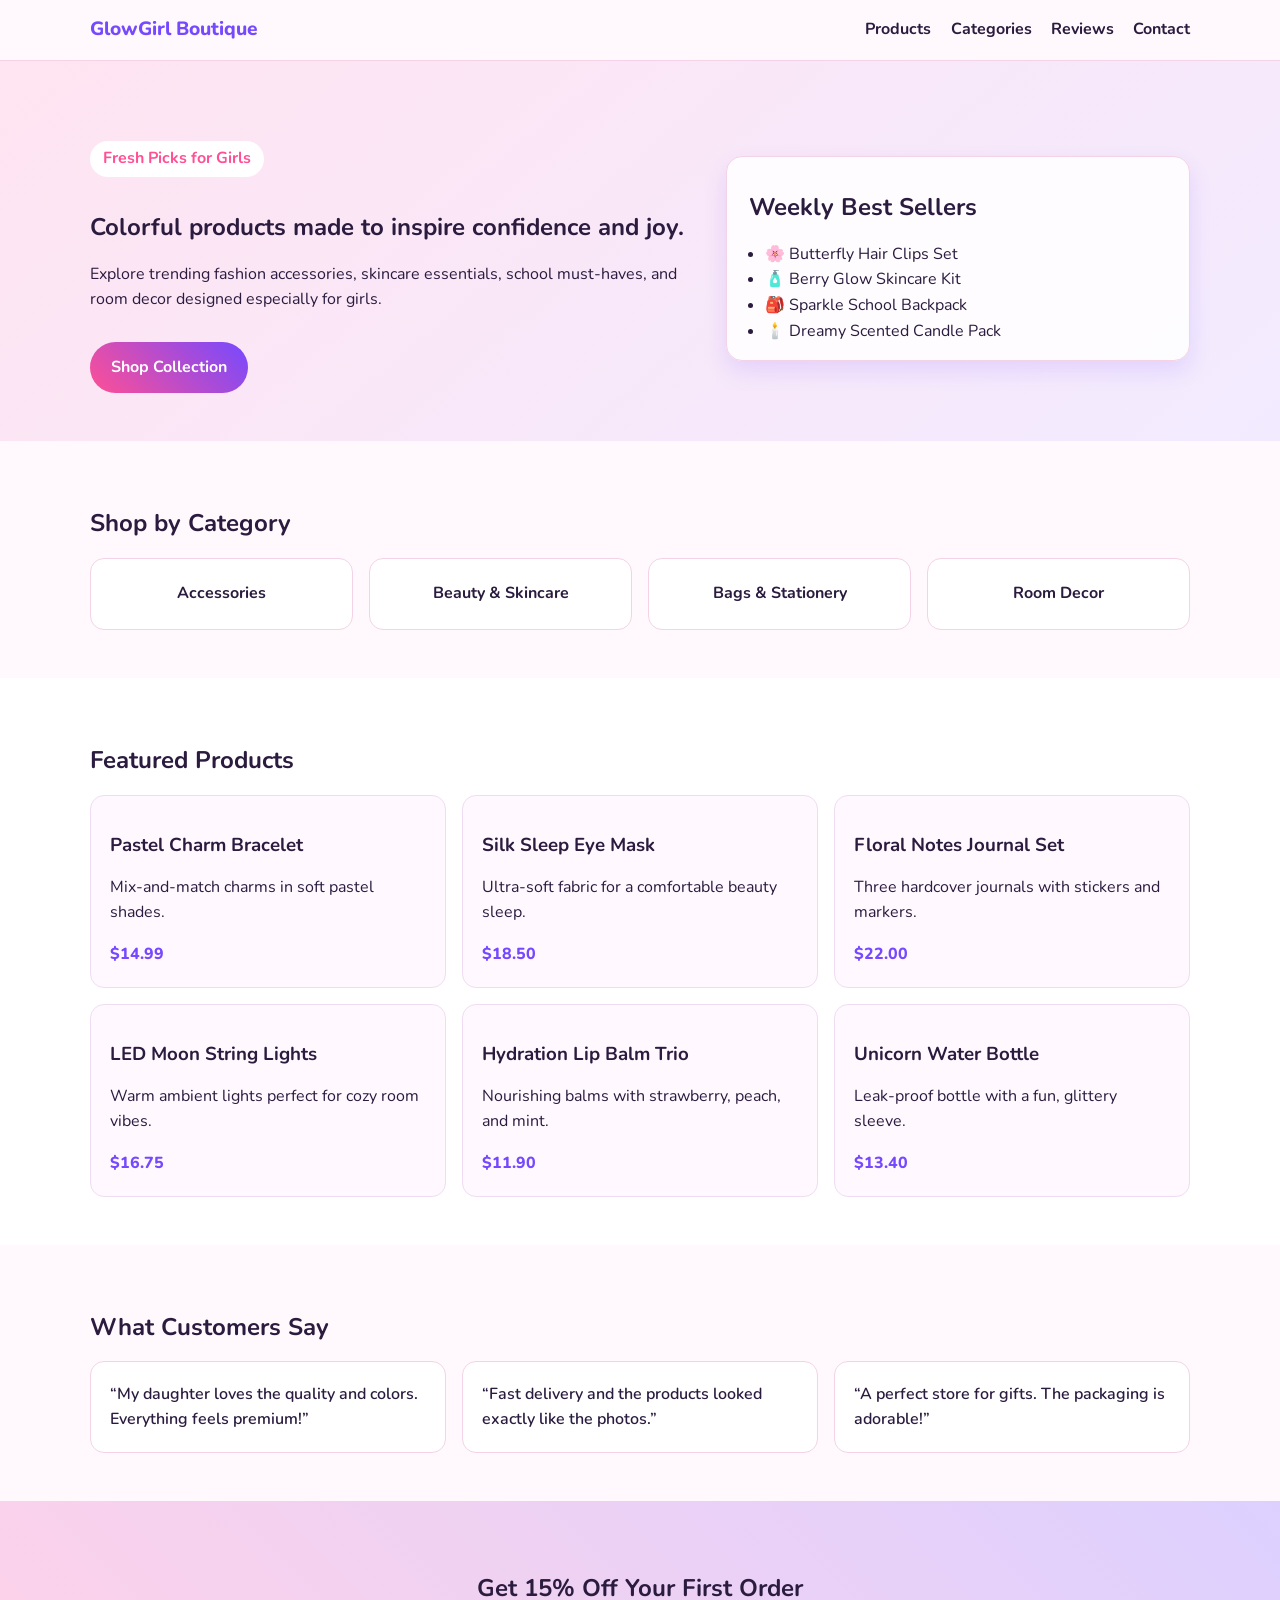
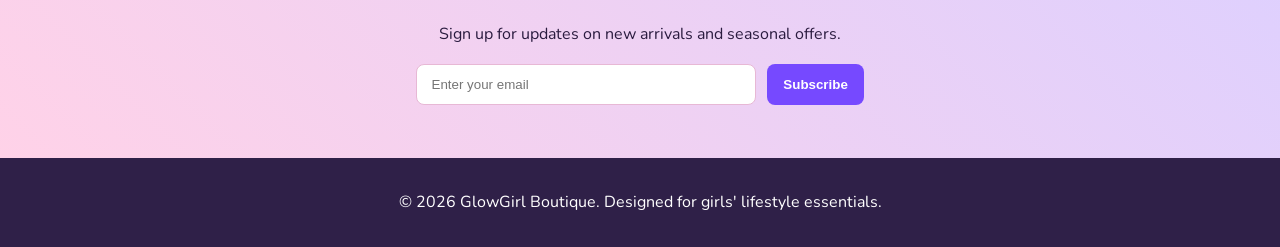
==== index.html @ 91450aee "Create responsive girls products website landing page" ====
<!DOCTYPE html>
<html lang="en">
  <head>
    <meta charset="UTF-8" />
    <meta name="viewport" content="width=device-width, initial-scale=1.0" />
    <title>GlowGirl Boutique | Girls Products</title>
    <link rel="preconnect" href="https://fonts.googleapis.com" />
    <link rel="preconnect" href="https://fonts.gstatic.com" crossorigin />
    <link
      href="https://fonts.googleapis.com/css2?family=Nunito:wght@400;600;700;800&display=swap"
      rel="stylesheet"
    />
    <link rel="stylesheet" href="styles.css" />
  </head>
  <body>
    <header class="site-header">
      <nav class="container nav-bar">
        <a href="#" class="logo">GlowGirl Boutique</a>
        <ul class="nav-links">
          <li><a href="#products">Products</a></li>
          <li><a href="#categories">Categories</a></li>
          <li><a href="#reviews">Reviews</a></li>
          <li><a href="#contact">Contact</a></li>
        </ul>
      </nav>
    </header>

    <main>
      <section class="hero">
        <div class="container hero-content">
          <div>
            <p class="tag">Fresh Picks for Girls</p>
            <h1>Colorful products made to inspire confidence and joy.</h1>
            <p>
              Explore trending fashion accessories, skincare essentials, school
              must-haves, and room decor designed especially for girls.
            </p>
            <a href="#products" class="btn">Shop Collection</a>
          </div>
          <div class="hero-card">
            <h2>Weekly Best Sellers</h2>
            <ul>
              <li>🌸 Butterfly Hair Clips Set</li>
              <li>🧴 Berry Glow Skincare Kit</li>
              <li>🎒 Sparkle School Backpack</li>
              <li>🕯️ Dreamy Scented Candle Pack</li>
            </ul>
          </div>
        </div>
      </section>

      <section id="categories" class="container section">
        <h2>Shop by Category</h2>
        <div class="grid category-grid">
          <article class="card">Accessories</article>
          <article class="card">Beauty & Skincare</article>
          <article class="card">Bags & Stationery</article>
          <article class="card">Room Decor</article>
        </div>
      </section>

      <section id="products" class="section products-section">
        <div class="container">
          <h2>Featured Products</h2>
          <div class="grid products-grid">
            <article class="product-card">
              <h3>Pastel Charm Bracelet</h3>
              <p>Mix-and-match charms in soft pastel shades.</p>
              <span>$14.99</span>
            </article>
            <article class="product-card">
              <h3>Silk Sleep Eye Mask</h3>
              <p>Ultra-soft fabric for a comfortable beauty sleep.</p>
              <span>$18.50</span>
            </article>
            <article class="product-card">
              <h3>Floral Notes Journal Set</h3>
              <p>Three hardcover journals with stickers and markers.</p>
              <span>$22.00</span>
            </article>
            <article class="product-card">
              <h3>LED Moon String Lights</h3>
              <p>Warm ambient lights perfect for cozy room vibes.</p>
              <span>$16.75</span>
            </article>
            <article class="product-card">
              <h3>Hydration Lip Balm Trio</h3>
              <p>Nourishing balms with strawberry, peach, and mint.</p>
              <span>$11.90</span>
            </article>
            <article class="product-card">
              <h3>Unicorn Water Bottle</h3>
              <p>Leak-proof bottle with a fun, glittery sleeve.</p>
              <span>$13.40</span>
            </article>
          </div>
        </div>
      </section>

      <section id="reviews" class="container section">
        <h2>What Customers Say</h2>
        <div class="grid review-grid">
          <blockquote>
            “My daughter loves the quality and colors. Everything feels premium!”
          </blockquote>
          <blockquote>
            “Fast delivery and the products looked exactly like the photos.”
          </blockquote>
          <blockquote>
            “A perfect store for gifts. The packaging is adorable!”
          </blockquote>
        </div>
      </section>

      <section id="contact" class="cta">
        <div class="container cta-inner">
          <h2>Get 15% Off Your First Order</h2>
          <p>Sign up for updates on new arrivals and seasonal offers.</p>
          <form class="signup-form">
            <label for="email" class="sr-only">Email address</label>
            <input
              type="email"
              id="email"
              name="email"
              placeholder="Enter your email"
              required
            />
            <button type="submit">Subscribe</button>
          </form>
        </div>
      </section>
    </main>

    <footer class="site-footer">
      <div class="container">
        <p>© 2026 GlowGirl Boutique. Designed for girls' lifestyle essentials.</p>
      </div>
    </footer>
  </body>
</html>
---- styles.css ----
:root {
  --pink-100: #ffe4f1;
  --pink-200: #ffc7e2;
  --pink-500: #ff4f95;
  --purple-500: #7649ff;
  --text: #2a1b3f;
  --bg: #fff9fd;
  --card: #ffffff;
}

* {
  box-sizing: border-box;
}

body {
  margin: 0;
  font-family: "Nunito", sans-serif;
  background: var(--bg);
  color: var(--text);
  line-height: 1.6;
}

.container {
  width: min(1100px, 92%);
  margin: 0 auto;
}

.site-header {
  position: sticky;
  top: 0;
  background: rgba(255, 249, 253, 0.95);
  border-bottom: 1px solid #f3d3e5;
  backdrop-filter: blur(6px);
}

.nav-bar {
  display: flex;
  justify-content: space-between;
  align-items: center;
  padding: 0.9rem 0;
}

.logo {
  color: var(--purple-500);
  font-weight: 800;
  text-decoration: none;
  font-size: 1.2rem;
}

.nav-links {
  display: flex;
  list-style: none;
  gap: 1.2rem;
  margin: 0;
  padding: 0;
}

.nav-links a {
  text-decoration: none;
  color: var(--text);
  font-weight: 700;
}

.hero {
  padding: 4rem 0 3rem;
  background: linear-gradient(140deg, var(--pink-100), #f2ebff);
}

.hero-content {
  display: grid;
  grid-template-columns: 1.3fr 1fr;
  gap: 2rem;
  align-items: center;
}

.tag {
  display: inline-block;
  background: #fff;
  color: var(--pink-500);
  border-radius: 999px;
  padding: 0.35rem 0.8rem;
  font-weight: 700;
}

h1,
h2,
h3 {
  line-height: 1.2;
}

.btn {
  display: inline-block;
  margin-top: 0.8rem;
  background: linear-gradient(45deg, var(--pink-500), var(--purple-500));
  color: #fff;
  text-decoration: none;
  padding: 0.8rem 1.3rem;
  border-radius: 999px;
  font-weight: 700;
}

.hero-card {
  background: rgba(255, 255, 255, 0.88);
  border: 1px solid #f3d3e5;
  border-radius: 16px;
  padding: 1rem 1.4rem;
  box-shadow: 0 10px 22px rgba(120, 73, 255, 0.14);
}

.hero-card ul {
  margin: 0;
  padding-left: 1rem;
}

.section {
  padding: 3rem 0;
}

.grid {
  display: grid;
  gap: 1rem;
}

.category-grid {
  grid-template-columns: repeat(4, 1fr);
}

.card {
  background: var(--card);
  border: 1px solid #f3d3e5;
  border-radius: 14px;
  padding: 1.4rem;
  text-align: center;
  font-weight: 700;
}

.products-section {
  background: #fff;
}

.products-grid {
  grid-template-columns: repeat(3, 1fr);
}

.product-card {
  border: 1px solid #f0dcf2;
  border-radius: 14px;
  padding: 1.2rem;
  background: #fff9ff;
}

.product-card span {
  color: var(--purple-500);
  font-weight: 800;
}

.review-grid {
  grid-template-columns: repeat(3, 1fr);
}

blockquote {
  margin: 0;
  padding: 1.2rem;
  border-radius: 14px;
  background: var(--card);
  border: 1px solid #f3d3e5;
  font-weight: 600;
}

.cta {
  background: linear-gradient(45deg, #ffd2e8, #ddd0ff);
  padding: 3.3rem 0;
}

.cta-inner {
  text-align: center;
}

.signup-form {
  display: flex;
  justify-content: center;
  gap: 0.7rem;
  margin-top: 1rem;
}

.signup-form input {
  width: min(340px, 60vw);
  padding: 0.75rem 0.9rem;
  border: 1px solid #e7b8d5;
  border-radius: 8px;
}

.signup-form button {
  border: none;
  background: var(--purple-500);
  color: #fff;
  padding: 0.75rem 1rem;
  border-radius: 8px;
  font-weight: 700;
  cursor: pointer;
}

.site-footer {
  background: #2f2048;
  color: #fff;
  text-align: center;
  padding: 1rem 0;
}

.sr-only {
  position: absolute;
  width: 1px;
  height: 1px;
  padding: 0;
  margin: -1px;
  overflow: hidden;
  clip: rect(0, 0, 0, 0);
  border: 0;
}

@media (max-width: 900px) {
  .hero-content,
  .products-grid,
  .category-grid,
  .review-grid {
    grid-template-columns: 1fr 1fr;
  }

  .hero-card {
    grid-column: 1 / -1;
  }
}

@media (max-width: 620px) {
  .nav-bar {
    flex-direction: column;
    gap: 0.6rem;
  }

  .hero-content,
  .products-grid,
  .category-grid,
  .review-grid,
  .signup-form {
    grid-template-columns: 1fr;
    display: grid;
  }

  .signup-form button {
    width: 100%;
  }
}
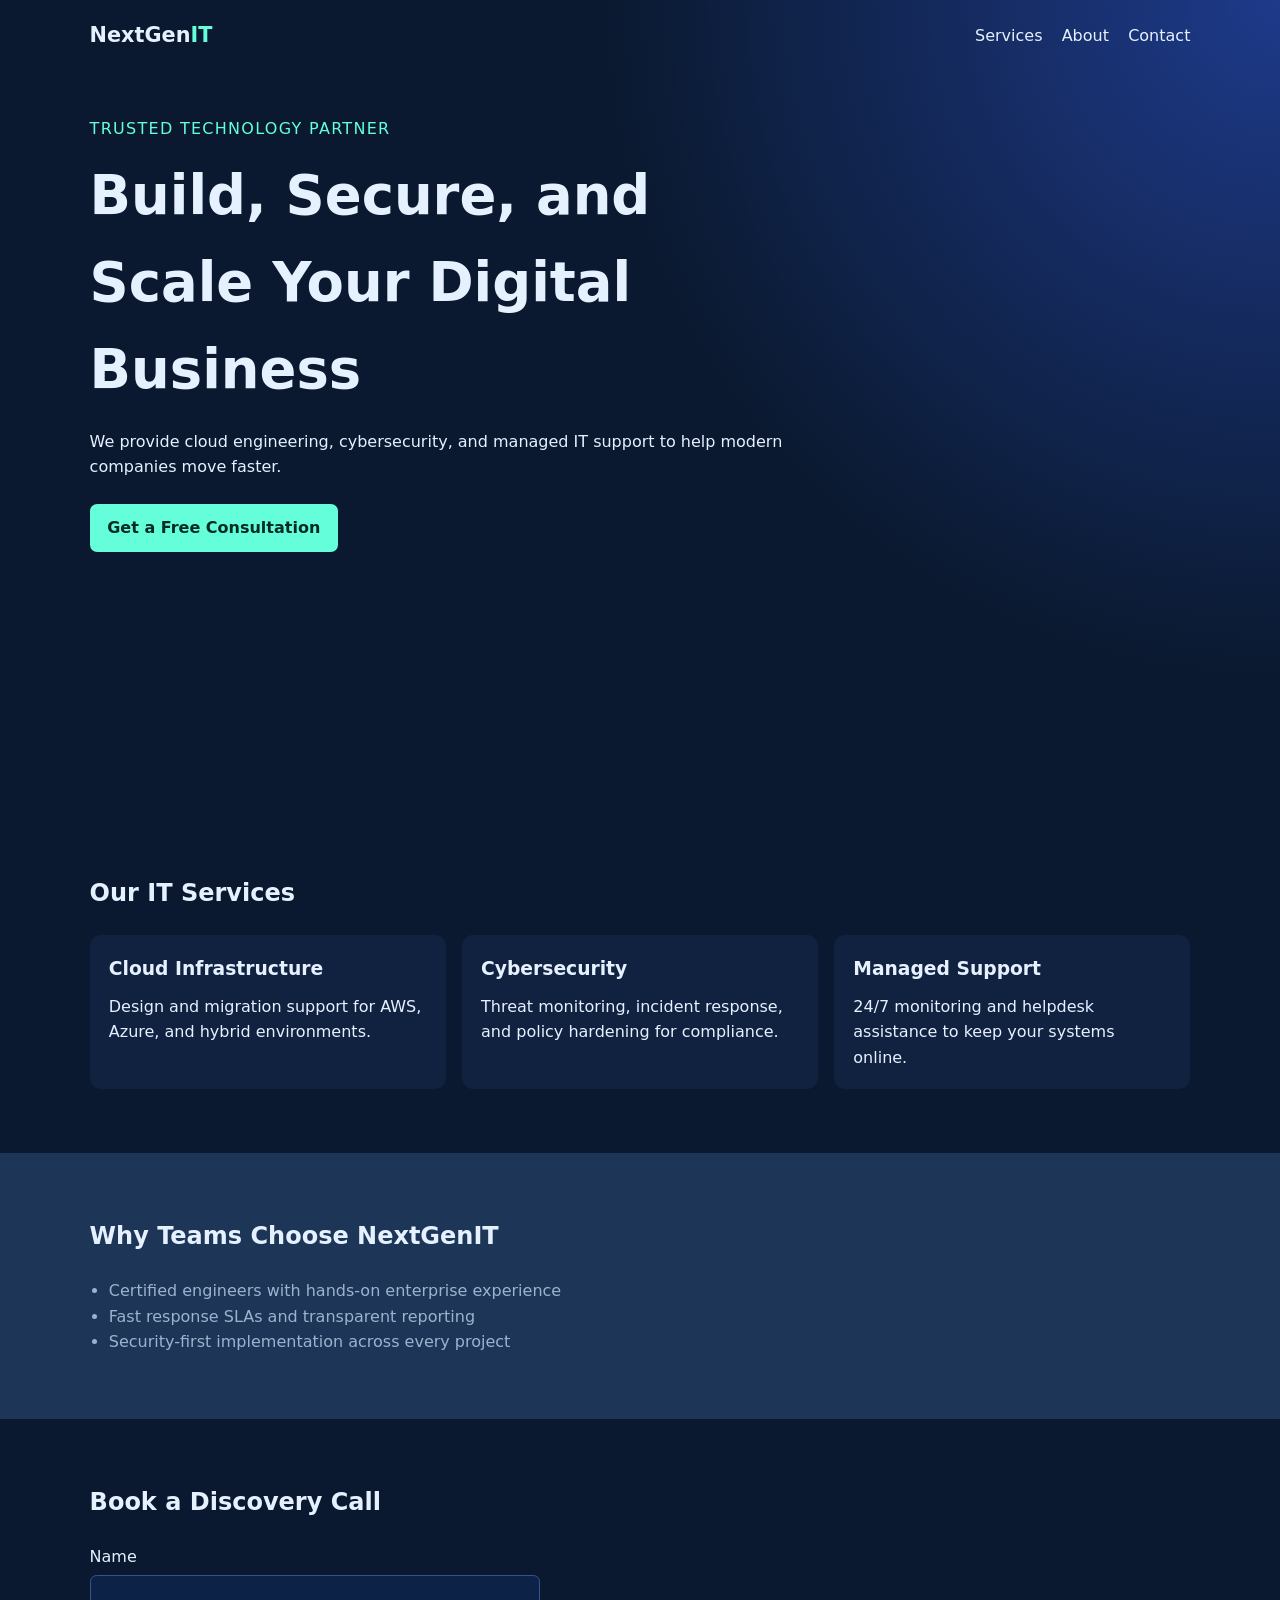
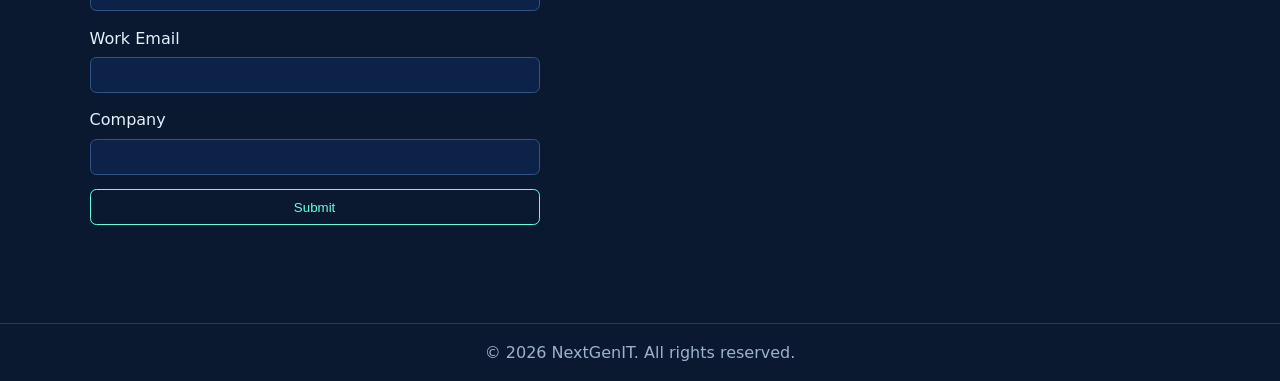
==== commit 7e851ccd: "Create responsive IT company website landing page" ====
--- a/index.html
+++ b/index.html
@@ -1,140 +1,85 @@
 <!DOCTYPE html>
 <html lang="en">
-  <head>
-    <meta charset="UTF-8" />
-    <meta name="viewport" content="width=device-width, initial-scale=1.0" />
-    <title>GlowGirl Boutique | Girls Products</title>
-    <link rel="preconnect" href="https://fonts.googleapis.com" />
-    <link rel="preconnect" href="https://fonts.gstatic.com" crossorigin />
-    <link
-      href="https://fonts.googleapis.com/css2?family=Nunito:wght@400;600;700;800&display=swap"
-      rel="stylesheet"
-    />
-    <link rel="stylesheet" href="styles.css" />
-  </head>
-  <body>
-    <header class="site-header">
-      <nav class="container nav-bar">
-        <a href="#" class="logo">GlowGirl Boutique</a>
-        <ul class="nav-links">
-          <li><a href="#products">Products</a></li>
-          <li><a href="#categories">Categories</a></li>
-          <li><a href="#reviews">Reviews</a></li>
-          <li><a href="#contact">Contact</a></li>
-        </ul>
-      </nav>
-    </header>
+<head>
+  <meta charset="UTF-8" />
+  <meta name="viewport" content="width=device-width, initial-scale=1.0" />
+  <title>NextGen IT Solutions</title>
+  <link rel="stylesheet" href="styles.css" />
+</head>
+<body>
+  <header class="hero">
+    <nav class="nav">
+      <div class="logo">NextGen<span>IT</span></div>
+      <ul>
+        <li><a href="#services">Services</a></li>
+        <li><a href="#about">About</a></li>
+        <li><a href="#contact">Contact</a></li>
+      </ul>
+    </nav>
 
-    <main>
-      <section class="hero">
-        <div class="container hero-content">
-          <div>
-            <p class="tag">Fresh Picks for Girls</p>
-            <h1>Colorful products made to inspire confidence and joy.</h1>
-            <p>
-              Explore trending fashion accessories, skincare essentials, school
-              must-haves, and room decor designed especially for girls.
-            </p>
-            <a href="#products" class="btn">Shop Collection</a>
-          </div>
-          <div class="hero-card">
-            <h2>Weekly Best Sellers</h2>
-            <ul>
-              <li>🌸 Butterfly Hair Clips Set</li>
-              <li>🧴 Berry Glow Skincare Kit</li>
-              <li>🎒 Sparkle School Backpack</li>
-              <li>🕯️ Dreamy Scented Candle Pack</li>
-            </ul>
-          </div>
-        </div>
-      </section>
+    <div class="hero-content">
+      <p class="tag">Trusted Technology Partner</p>
+      <h1>Build, Secure, and Scale Your Digital Business</h1>
+      <p>
+        We provide cloud engineering, cybersecurity, and managed IT support to help modern companies move faster.
+      </p>
+      <a class="btn" href="#contact">Get a Free Consultation</a>
+    </div>
+  </header>
 
-      <section id="categories" class="container section">
-        <h2>Shop by Category</h2>
-        <div class="grid category-grid">
-          <article class="card">Accessories</article>
-          <article class="card">Beauty & Skincare</article>
-          <article class="card">Bags & Stationery</article>
-          <article class="card">Room Decor</article>
-        </div>
-      </section>
+  <main>
+    <section id="services" class="section">
+      <h2>Our IT Services</h2>
+      <div class="cards">
+        <article class="card">
+          <h3>Cloud Infrastructure</h3>
+          <p>Design and migration support for AWS, Azure, and hybrid environments.</p>
+        </article>
+        <article class="card">
+          <h3>Cybersecurity</h3>
+          <p>Threat monitoring, incident response, and policy hardening for compliance.</p>
+        </article>
+        <article class="card">
+          <h3>Managed Support</h3>
+          <p>24/7 monitoring and helpdesk assistance to keep your systems online.</p>
+        </article>
+      </div>
+    </section>
 
-      <section id="products" class="section products-section">
-        <div class="container">
-          <h2>Featured Products</h2>
-          <div class="grid products-grid">
-            <article class="product-card">
-              <h3>Pastel Charm Bracelet</h3>
-              <p>Mix-and-match charms in soft pastel shades.</p>
-              <span>$14.99</span>
-            </article>
-            <article class="product-card">
-              <h3>Silk Sleep Eye Mask</h3>
-              <p>Ultra-soft fabric for a comfortable beauty sleep.</p>
-              <span>$18.50</span>
-            </article>
-            <article class="product-card">
-              <h3>Floral Notes Journal Set</h3>
-              <p>Three hardcover journals with stickers and markers.</p>
-              <span>$22.00</span>
-            </article>
-            <article class="product-card">
-              <h3>LED Moon String Lights</h3>
-              <p>Warm ambient lights perfect for cozy room vibes.</p>
-              <span>$16.75</span>
-            </article>
-            <article class="product-card">
-              <h3>Hydration Lip Balm Trio</h3>
-              <p>Nourishing balms with strawberry, peach, and mint.</p>
-              <span>$11.90</span>
-            </article>
-            <article class="product-card">
-              <h3>Unicorn Water Bottle</h3>
-              <p>Leak-proof bottle with a fun, glittery sleeve.</p>
-              <span>$13.40</span>
-            </article>
-          </div>
-        </div>
-      </section>
+    <section id="about" class="section alt">
+      <h2>Why Teams Choose NextGenIT</h2>
+      <ul class="features">
+        <li>Certified engineers with hands-on enterprise experience</li>
+        <li>Fast response SLAs and transparent reporting</li>
+        <li>Security-first implementation across every project</li>
+      </ul>
+    </section>
 
-      <section id="reviews" class="container section">
-        <h2>What Customers Say</h2>
-        <div class="grid review-grid">
-          <blockquote>
-            “My daughter loves the quality and colors. Everything feels premium!”
-          </blockquote>
-          <blockquote>
-            “Fast delivery and the products looked exactly like the photos.”
-          </blockquote>
-          <blockquote>
-            “A perfect store for gifts. The packaging is adorable!”
-          </blockquote>
-        </div>
-      </section>
+    <section id="contact" class="section">
+      <h2>Book a Discovery Call</h2>
+      <form id="contactForm" class="contact-form">
+        <label>
+          Name
+          <input type="text" name="name" required />
+        </label>
+        <label>
+          Work Email
+          <input type="email" name="email" required />
+        </label>
+        <label>
+          Company
+          <input type="text" name="company" required />
+        </label>
+        <button type="submit">Submit</button>
+        <p id="formMessage" aria-live="polite"></p>
+      </form>
+    </section>
+  </main>
 
-      <section id="contact" class="cta">
-        <div class="container cta-inner">
-          <h2>Get 15% Off Your First Order</h2>
-          <p>Sign up for updates on new arrivals and seasonal offers.</p>
-          <form class="signup-form">
-            <label for="email" class="sr-only">Email address</label>
-            <input
-              type="email"
-              id="email"
-              name="email"
-              placeholder="Enter your email"
-              required
-            />
-            <button type="submit">Subscribe</button>
-          </form>
-        </div>
-      </section>
-    </main>
+  <footer>
+    <p>© <span id="year"></span> NextGenIT. All rights reserved.</p>
+  </footer>
 
-    <footer class="site-footer">
-      <div class="container">
-        <p>© 2026 GlowGirl Boutique. Designed for girls' lifestyle essentials.</p>
-      </div>
-    </footer>
-  </body>
+  <script src="script.js"></script>
+</body>
 </html>
--- a/styles.css
+++ b/styles.css
@@ -1,252 +1,152 @@
 :root {
-  --pink-100: #ffe4f1;
-  --pink-200: #ffc7e2;
-  --pink-500: #ff4f95;
-  --purple-500: #7649ff;
-  --text: #2a1b3f;
-  --bg: #fff9fd;
-  --card: #ffffff;
+  --bg: #0a192f;
+  --surface: #112240;
+  --surface-alt: #1d3557;
+  --text: #e6f1ff;
+  --muted: #9db2ce;
+  --accent: #64ffda;
 }
 
 * {
   box-sizing: border-box;
-}
-
-body {
-  margin: 0;
-  font-family: "Nunito", sans-serif;
-  background: var(--bg);
-  color: var(--text);
-  line-height: 1.6;
-}
-
-.container {
-  width: min(1100px, 92%);
-  margin: 0 auto;
-}
-
-.site-header {
-  position: sticky;
-  top: 0;
-  background: rgba(255, 249, 253, 0.95);
-  border-bottom: 1px solid #f3d3e5;
-  backdrop-filter: blur(6px);
-}
-
-.nav-bar {
-  display: flex;
-  justify-content: space-between;
-  align-items: center;
-  padding: 0.9rem 0;
-}
-
-.logo {
-  color: var(--purple-500);
-  font-weight: 800;
-  text-decoration: none;
-  font-size: 1.2rem;
-}
-
-.nav-links {
-  display: flex;
-  list-style: none;
-  gap: 1.2rem;
   margin: 0;
   padding: 0;
 }
 
-.nav-links a {
-  text-decoration: none;
+body {
+  font-family: Inter, system-ui, -apple-system, Segoe UI, Roboto, sans-serif;
+  line-height: 1.6;
+  background: var(--bg);
   color: var(--text);
+}
+
+.hero {
+  min-height: 90vh;
+  padding: 1.2rem 7%;
+  background: radial-gradient(circle at top right, #1e3a8a, #0a192f 45%);
+}
+
+.nav {
+  display: flex;
+  justify-content: space-between;
+  align-items: center;
+  margin-bottom: 4rem;
+}
+
+.logo {
+  font-size: 1.3rem;
   font-weight: 700;
 }
 
-.hero {
-  padding: 4rem 0 3rem;
-  background: linear-gradient(140deg, var(--pink-100), #f2ebff);
+.logo span {
+  color: var(--accent);
+}
+
+.nav ul {
+  list-style: none;
+  display: flex;
+  gap: 1.2rem;
+}
+
+.nav a {
+  color: var(--text);
+  text-decoration: none;
 }
 
 .hero-content {
-  display: grid;
-  grid-template-columns: 1.3fr 1fr;
-  gap: 2rem;
-  align-items: center;
+  max-width: 700px;
 }
 
 .tag {
-  display: inline-block;
-  background: #fff;
-  color: var(--pink-500);
-  border-radius: 999px;
-  padding: 0.35rem 0.8rem;
-  font-weight: 700;
+  color: var(--accent);
+  letter-spacing: 0.08em;
+  text-transform: uppercase;
+  margin-bottom: 0.6rem;
 }
 
-h1,
-h2,
-h3 {
-  line-height: 1.2;
+.hero h1 {
+  font-size: clamp(2rem, 5vw, 3.4rem);
+  margin-bottom: 1rem;
 }
 
 .btn {
   display: inline-block;
-  margin-top: 0.8rem;
-  background: linear-gradient(45deg, var(--pink-500), var(--purple-500));
-  color: #fff;
+  margin-top: 1.5rem;
+  background: var(--accent);
+  color: #022c22;
   text-decoration: none;
-  padding: 0.8rem 1.3rem;
-  border-radius: 999px;
+  padding: 0.7rem 1.1rem;
+  border-radius: 0.45rem;
   font-weight: 700;
 }
 
-.hero-card {
-  background: rgba(255, 255, 255, 0.88);
-  border: 1px solid #f3d3e5;
-  border-radius: 16px;
-  padding: 1rem 1.4rem;
-  box-shadow: 0 10px 22px rgba(120, 73, 255, 0.14);
+.section {
+  padding: 4rem 7%;
 }
 
-.hero-card ul {
-  margin: 0;
-  padding-left: 1rem;
+.section h2 {
+  margin-bottom: 1.4rem;
 }
 
-.section {
-  padding: 3rem 0;
-}
-
-.grid {
+.cards {
   display: grid;
+  grid-template-columns: repeat(auto-fit, minmax(210px, 1fr));
   gap: 1rem;
 }
 
-.category-grid {
-  grid-template-columns: repeat(4, 1fr);
+.card {
+  background: var(--surface);
+  padding: 1.2rem;
+  border-radius: 0.7rem;
 }
 
-.card {
-  background: var(--card);
-  border: 1px solid #f3d3e5;
-  border-radius: 14px;
-  padding: 1.4rem;
-  text-align: center;
-  font-weight: 700;
+.card h3 {
+  margin-bottom: 0.6rem;
 }
 
-.products-section {
-  background: #fff;
+.alt {
+  background: var(--surface-alt);
 }
 
-.products-grid {
-  grid-template-columns: repeat(3, 1fr);
+.features {
+  list-style: disc;
+  margin-left: 1.2rem;
+  color: var(--muted);
 }
 
-.product-card {
-  border: 1px solid #f0dcf2;
-  border-radius: 14px;
-  padding: 1.2rem;
-  background: #fff9ff;
+.contact-form {
+  max-width: 450px;
+  display: grid;
+  gap: 0.9rem;
 }
 
-.product-card span {
-  color: var(--purple-500);
-  font-weight: 800;
+.contact-form input {
+  width: 100%;
+  margin-top: 0.35rem;
+  border: 1px solid #325487;
+  border-radius: 0.4rem;
+  padding: 0.6rem;
+  background: #0c2347;
+  color: var(--text);
 }
 
-.review-grid {
-  grid-template-columns: repeat(3, 1fr);
-}
-
-blockquote {
-  margin: 0;
-  padding: 1.2rem;
-  border-radius: 14px;
-  background: var(--card);
-  border: 1px solid #f3d3e5;
-  font-weight: 600;
-}
-
-.cta {
-  background: linear-gradient(45deg, #ffd2e8, #ddd0ff);
-  padding: 3.3rem 0;
-}
-
-.cta-inner {
-  text-align: center;
-}
-
-.signup-form {
-  display: flex;
-  justify-content: center;
-  gap: 0.7rem;
-  margin-top: 1rem;
-}
-
-.signup-form input {
-  width: min(340px, 60vw);
-  padding: 0.75rem 0.9rem;
-  border: 1px solid #e7b8d5;
-  border-radius: 8px;
-}
-
-.signup-form button {
-  border: none;
-  background: var(--purple-500);
-  color: #fff;
-  padding: 0.75rem 1rem;
-  border-radius: 8px;
-  font-weight: 700;
+.contact-form button {
+  background: transparent;
+  border: 1px solid var(--accent);
+  color: var(--accent);
+  padding: 0.6rem;
+  border-radius: 0.4rem;
   cursor: pointer;
 }
 
-.site-footer {
-  background: #2f2048;
-  color: #fff;
-  text-align: center;
-  padding: 1rem 0;
+#formMessage {
+  min-height: 1.2rem;
+  color: var(--accent);
 }
 
-.sr-only {
-  position: absolute;
-  width: 1px;
-  height: 1px;
-  padding: 0;
-  margin: -1px;
-  overflow: hidden;
-  clip: rect(0, 0, 0, 0);
-  border: 0;
+footer {
+  border-top: 1px solid #23395d;
+  text-align: center;
+  padding: 1rem;
+  color: var(--muted);
 }
-
-@media (max-width: 900px) {
-  .hero-content,
-  .products-grid,
-  .category-grid,
-  .review-grid {
-    grid-template-columns: 1fr 1fr;
-  }
-
-  .hero-card {
-    grid-column: 1 / -1;
-  }
-}
-
-@media (max-width: 620px) {
-  .nav-bar {
-    flex-direction: column;
-    gap: 0.6rem;
-  }
-
-  .hero-content,
-  .products-grid,
-  .category-grid,
-  .review-grid,
-  .signup-form {
-    grid-template-columns: 1fr;
-    display: grid;
-  }
-
-  .signup-form button {
-    width: 100%;
-  }
-}
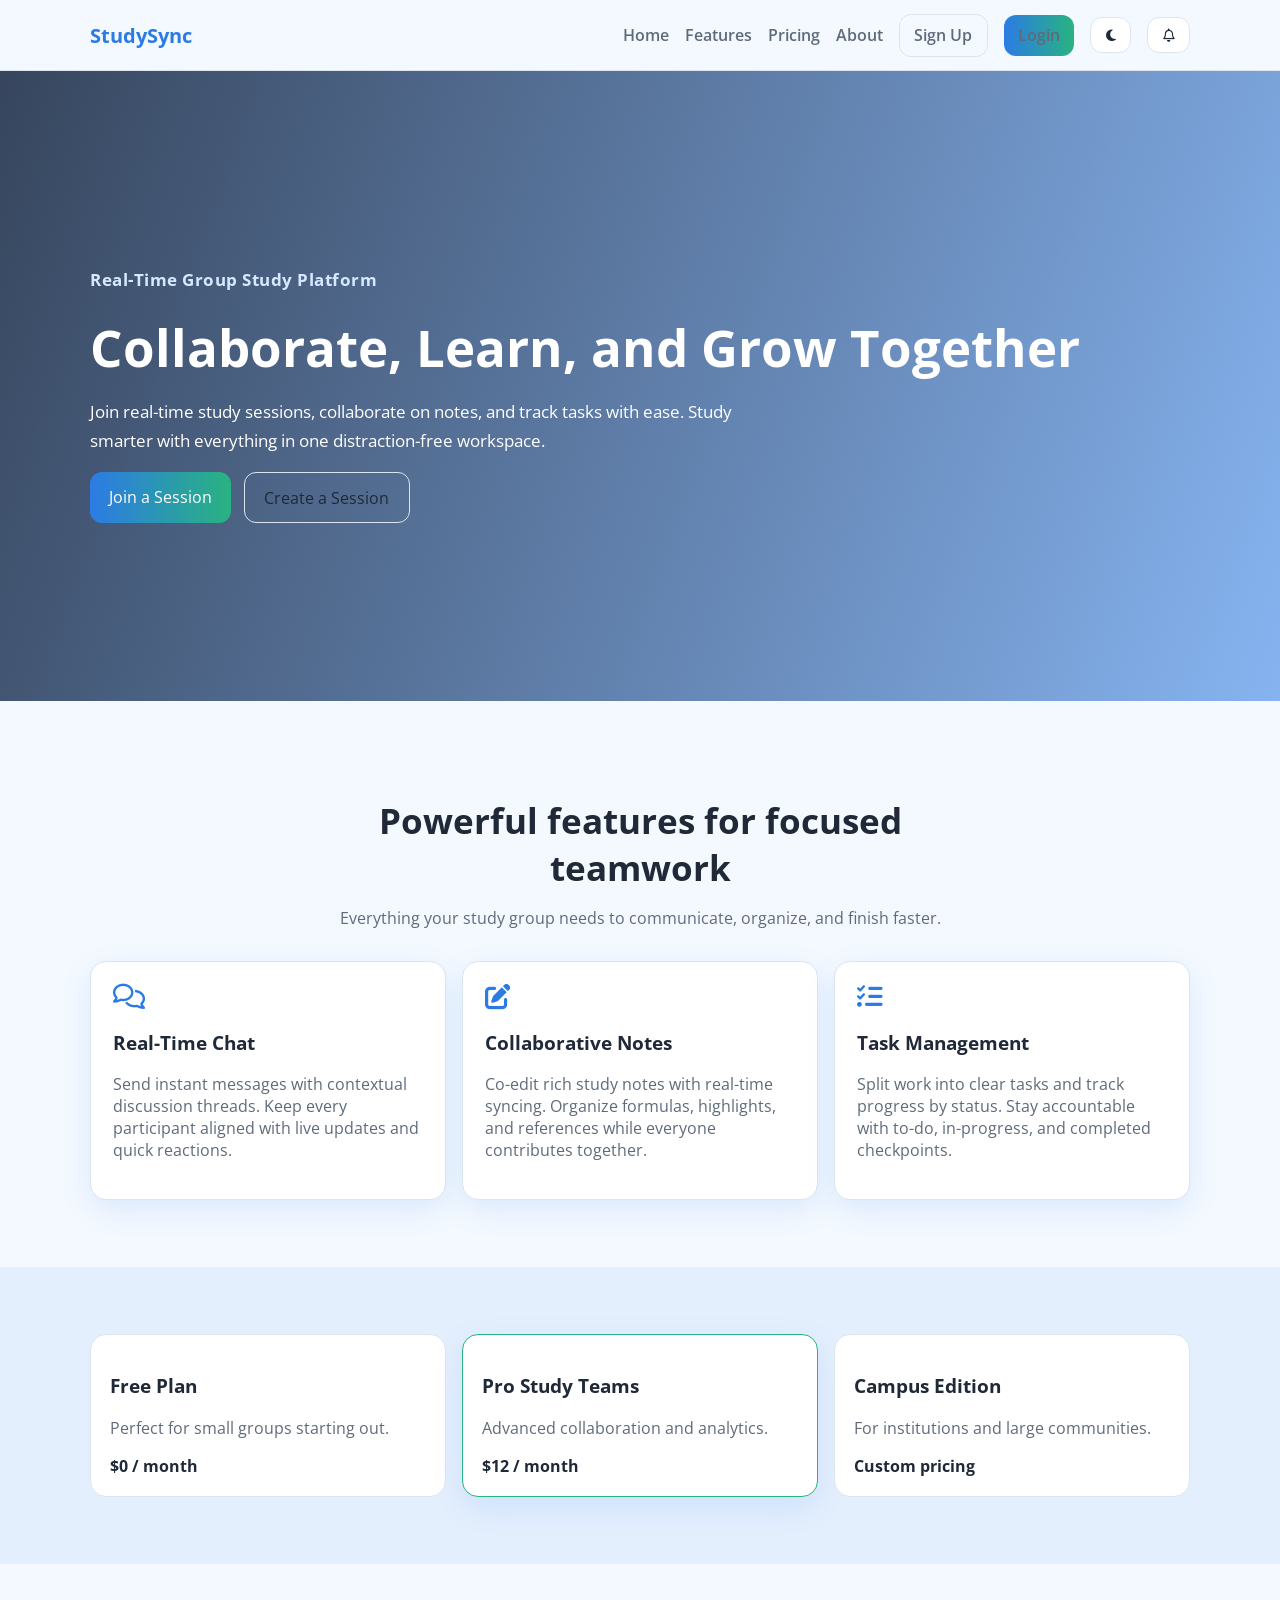
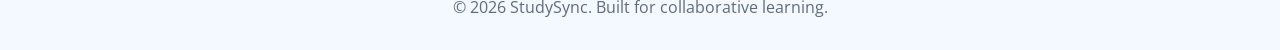
==== commit eaa453e1: "Create responsive real-time study collaboration UI prototype" ====
--- a/index.html
+++ b/index.html
@@ -1,85 +1,130 @@
-<!DOCTYPE html>
+<!doctype html>
 <html lang="en">
-<head>
-  <meta charset="UTF-8" />
-  <meta name="viewport" content="width=device-width, initial-scale=1.0" />
-  <title>NextGen IT Solutions</title>
-  <link rel="stylesheet" href="styles.css" />
-</head>
-<body>
-  <header class="hero">
-    <nav class="nav">
-      <div class="logo">NextGen<span>IT</span></div>
-      <ul>
-        <li><a href="#services">Services</a></li>
-        <li><a href="#about">About</a></li>
-        <li><a href="#contact">Contact</a></li>
-      </ul>
+  <head>
+    <meta charset="UTF-8" />
+    <meta name="viewport" content="width=device-width, initial-scale=1.0" />
+    <title>StudySync | Collaborate, Learn, and Grow Together</title>
+    <link rel="preconnect" href="https://fonts.googleapis.com" />
+    <link rel="preconnect" href="https://fonts.gstatic.com" crossorigin />
+    <link
+      href="https://fonts.googleapis.com/css2?family=Open+Sans:wght@400;600;700&display=swap"
+      rel="stylesheet"
+    />
+    <link
+      rel="stylesheet"
+      href="https://cdnjs.cloudflare.com/ajax/libs/font-awesome/6.5.2/css/all.min.css"
+      integrity="sha512-SnH5WK+bZxgPHs44uWix+LLJAJ9/2PKZ5QiAj6Ta86w+fsb2TkR4j8kWUE00s/2w9kYx9Y+7P4X2vY7N0fQ8xA=="
+      crossorigin="anonymous"
+      referrerpolicy="no-referrer"
+    />
+    <link rel="stylesheet" href="styles.css" />
+  </head>
+  <body>
+    <header class="site-header">
+      <nav class="navbar container">
+        <a href="index.html" class="logo">StudySync</a>
+        <button class="nav-toggle" aria-label="Toggle menu" aria-expanded="false">
+          <span></span><span></span><span></span>
+        </button>
+        <div class="nav-links" id="mainNav">
+          <a href="#home">Home</a>
+          <a href="#features">Features</a>
+          <a href="#pricing">Pricing</a>
+          <a href="profile.html">About</a>
+          <a href="#" class="ghost-btn">Sign Up</a>
+          <a href="session.html" class="solid-btn">Login</a>
+          <button class="icon-btn" id="themeToggle" aria-label="Toggle dark mode">
+            <i class="fa-solid fa-moon"></i>
+          </button>
+          <button class="icon-btn" aria-label="Notifications">
+            <i class="fa-regular fa-bell"></i>
+          </button>
+        </div>
+      </nav>
+    </header>
+
+    <main>
+      <section class="hero" id="home">
+        <div class="hero-overlay"></div>
+        <div class="container hero-content reveal">
+          <p class="eyebrow">Real-Time Group Study Platform</p>
+          <h1>Collaborate, Learn, and Grow Together</h1>
+          <p>
+            Join real-time study sessions, collaborate on notes, and track tasks with ease.
+            Study smarter with everything in one distraction-free workspace.
+          </p>
+          <div class="hero-actions">
+            <a href="session.html" class="solid-btn large">Join a Session</a>
+            <a href="session.html#create" class="ghost-btn large">Create a Session</a>
+          </div>
+        </div>
+      </section>
+
+      <section class="section container" id="features">
+        <div class="section-heading reveal">
+          <h2>Powerful features for focused teamwork</h2>
+          <p>Everything your study group needs to communicate, organize, and finish faster.</p>
+        </div>
+        <div class="features-grid">
+          <article class="feature-card reveal">
+            <i class="fa-regular fa-comments"></i>
+            <h3>Real-Time Chat</h3>
+            <p>
+              Send instant messages with contextual discussion threads. Keep every participant
+              aligned with live updates and quick reactions.
+            </p>
+          </article>
+          <article class="feature-card reveal">
+            <i class="fa-solid fa-pen-to-square"></i>
+            <h3>Collaborative Notes</h3>
+            <p>
+              Co-edit rich study notes with real-time syncing. Organize formulas, highlights,
+              and references while everyone contributes together.
+            </p>
+          </article>
+          <article class="feature-card reveal">
+            <i class="fa-solid fa-list-check"></i>
+            <h3>Task Management</h3>
+            <p>
+              Split work into clear tasks and track progress by status. Stay accountable with
+              to-do, in-progress, and completed checkpoints.
+            </p>
+          </article>
+        </div>
+      </section>
+
+      <section class="section alt" id="pricing">
+        <div class="container cards-row reveal">
+          <div class="mini-card">
+            <h3>Free Plan</h3>
+            <p>Perfect for small groups starting out.</p>
+            <strong>$0 / month</strong>
+          </div>
+          <div class="mini-card featured">
+            <h3>Pro Study Teams</h3>
+            <p>Advanced collaboration and analytics.</p>
+            <strong>$12 / month</strong>
+          </div>
+          <div class="mini-card">
+            <h3>Campus Edition</h3>
+            <p>For institutions and large communities.</p>
+            <strong>Custom pricing</strong>
+          </div>
+        </div>
+      </section>
+    </main>
+
+    <footer class="footer">
+      <p>© 2026 StudySync. Built for collaborative learning.</p>
+    </footer>
+
+    <nav class="mobile-bottom-nav">
+      <a href="session.html#chat"><i class="fa-regular fa-comments"></i><span>Chat</span></a>
+      <a href="session.html#notes"><i class="fa-solid fa-note-sticky"></i><span>Notes</span></a>
+      <a href="session.html#tasks"><i class="fa-solid fa-list-check"></i><span>Tasks</span></a>
+      <a href="profile.html"><i class="fa-regular fa-user"></i><span>Profile</span></a>
     </nav>
 
-    <div class="hero-content">
-      <p class="tag">Trusted Technology Partner</p>
-      <h1>Build, Secure, and Scale Your Digital Business</h1>
-      <p>
-        We provide cloud engineering, cybersecurity, and managed IT support to help modern companies move faster.
-      </p>
-      <a class="btn" href="#contact">Get a Free Consultation</a>
-    </div>
-  </header>
-
-  <main>
-    <section id="services" class="section">
-      <h2>Our IT Services</h2>
-      <div class="cards">
-        <article class="card">
-          <h3>Cloud Infrastructure</h3>
-          <p>Design and migration support for AWS, Azure, and hybrid environments.</p>
-        </article>
-        <article class="card">
-          <h3>Cybersecurity</h3>
-          <p>Threat monitoring, incident response, and policy hardening for compliance.</p>
-        </article>
-        <article class="card">
-          <h3>Managed Support</h3>
-          <p>24/7 monitoring and helpdesk assistance to keep your systems online.</p>
-        </article>
-      </div>
-    </section>
-
-    <section id="about" class="section alt">
-      <h2>Why Teams Choose NextGenIT</h2>
-      <ul class="features">
-        <li>Certified engineers with hands-on enterprise experience</li>
-        <li>Fast response SLAs and transparent reporting</li>
-        <li>Security-first implementation across every project</li>
-      </ul>
-    </section>
-
-    <section id="contact" class="section">
-      <h2>Book a Discovery Call</h2>
-      <form id="contactForm" class="contact-form">
-        <label>
-          Name
-          <input type="text" name="name" required />
-        </label>
-        <label>
-          Work Email
-          <input type="email" name="email" required />
-        </label>
-        <label>
-          Company
-          <input type="text" name="company" required />
-        </label>
-        <button type="submit">Submit</button>
-        <p id="formMessage" aria-live="polite"></p>
-      </form>
-    </section>
-  </main>
-
-  <footer>
-    <p>© <span id="year"></span> NextGenIT. All rights reserved.</p>
-  </footer>
-
-  <script src="script.js"></script>
-</body>
+    <script src="script.js"></script>
+  </body>
 </html>
--- a/styles.css
+++ b/styles.css
@@ -1,152 +1,187 @@
 :root {
-  --bg: #0a192f;
-  --surface: #112240;
-  --surface-alt: #1d3557;
-  --text: #e6f1ff;
-  --muted: #9db2ce;
-  --accent: #64ffda;
+  --bg: #f4f9ff;
+  --surface: #ffffff;
+  --text: #1f2937;
+  --muted: #5f6b7a;
+  --primary: #2c7be5;
+  --secondary: #29b380;
+  --accent: #ffb347;
+  --border: #dbe5f0;
+  --shadow: 0 10px 30px rgba(44, 123, 229, 0.12);
 }
 
-* {
-  box-sizing: border-box;
-  margin: 0;
-  padding: 0;
+body.dark {
+  --bg: #111826;
+  --surface: #1a2536;
+  --text: #e6edf7;
+  --muted: #b8c3d1;
+  --primary: #60a5fa;
+  --secondary: #34d399;
+  --accent: #fbbf24;
+  --border: #2c3a52;
+  --shadow: 0 10px 26px rgba(0, 0, 0, 0.4);
 }
 
-body {
-  font-family: Inter, system-ui, -apple-system, Segoe UI, Roboto, sans-serif;
-  line-height: 1.6;
-  background: var(--bg);
-  color: var(--text);
+* { box-sizing: border-box; }
+html, body { margin: 0; font-family: "Open Sans", sans-serif; background: var(--bg); color: var(--text); }
+a { color: inherit; text-decoration: none; }
+.container { width: min(1100px, 92vw); margin-inline: auto; }
+
+.site-header {
+  position: sticky;
+  top: 0;
+  z-index: 40;
+  backdrop-filter: blur(6px);
+  background: color-mix(in srgb, var(--bg) 88%, transparent);
+  border-bottom: 1px solid var(--border);
 }
 
+.navbar { display: flex; align-items: center; justify-content: space-between; padding: 0.85rem 0; gap: 1rem; }
+.logo { font-weight: 700; font-size: 1.25rem; color: var(--primary); }
+.nav-links { display: flex; align-items: center; gap: 1rem; }
+.nav-links a { color: var(--muted); font-weight: 600; transition: 0.2s ease; }
+.nav-links a:hover { color: var(--primary); transform: translateY(-1px); }
+
+.icon-btn, .ghost-btn, .solid-btn {
+  border: 1px solid var(--border);
+  border-radius: 0.75rem;
+  padding: 0.6rem 0.9rem;
+  background: var(--surface);
+  color: var(--text);
+  cursor: pointer;
+  transition: 0.25s ease;
+}
+.icon-btn:hover, .ghost-btn:hover, .solid-btn:hover { transform: translateY(-2px) scale(1.01); }
+.solid-btn { background: linear-gradient(90deg, var(--primary), var(--secondary)); color: #fff; border: none; }
+.ghost-btn { background: transparent; }
+.large { padding: 0.85rem 1.2rem; }
+
 .hero {
-  min-height: 90vh;
-  padding: 1.2rem 7%;
-  background: radial-gradient(circle at top right, #1e3a8a, #0a192f 45%);
+  position: relative;
+  min-height: 70vh;
+  display: grid;
+  place-items: center;
+  background: url("https://images.unsplash.com/photo-1523580846011-d3a5bc25702b?auto=format&fit=crop&w=1800&q=80") center/cover;
+}
+.hero-overlay {
+  position: absolute;
+  inset: 0;
+  background: linear-gradient(110deg, rgba(18, 35, 62, 0.84), rgba(44, 123, 229, 0.55));
+}
+.hero-content { position: relative; color: #fff; padding: 2rem 0; }
+.hero-content h1 { font-size: clamp(2rem, 4vw, 3.2rem); margin: 0.5rem 0 1rem; }
+.hero-content p { max-width: 700px; font-size: 1.05rem; line-height: 1.7; }
+.eyebrow { font-weight: 700; letter-spacing: 0.03em; color: #d6e8ff; }
+.hero-actions { display: flex; flex-wrap: wrap; gap: 0.8rem; margin-top: 1rem; }
+
+.section { padding: 4.2rem 0; }
+.section-heading { text-align: center; max-width: 700px; margin: 0 auto 2rem; }
+.section h2 { font-size: clamp(1.6rem, 2.7vw, 2.2rem); margin-bottom: 0.8rem; }
+.section p { color: var(--muted); }
+.features-grid { display: grid; grid-template-columns: repeat(3, 1fr); gap: 1rem; }
+.feature-card {
+  background: var(--surface);
+  border: 1px solid var(--border);
+  border-radius: 1rem;
+  padding: 1.35rem;
+  box-shadow: var(--shadow);
+  transition: 0.25s ease;
+}
+.feature-card i { color: var(--primary); font-size: 1.6rem; }
+.feature-card:hover { transform: translateY(-6px); border-color: var(--primary); }
+.feature-card:hover i { color: var(--accent); }
+
+.alt { background: color-mix(in srgb, var(--primary) 8%, var(--bg)); }
+.cards-row { display: grid; gap: 1rem; grid-template-columns: repeat(auto-fit, minmax(220px, 1fr)); }
+.mini-card { background: var(--surface); border: 1px solid var(--border); border-radius: 1rem; padding: 1.2rem; }
+.featured { border-color: var(--secondary); box-shadow: var(--shadow); }
+.footer { text-align: center; color: var(--muted); padding: 1rem; }
+
+.workspace { display: grid; grid-template-columns: 280px 1fr; gap: 1rem; margin-top: 1.2rem; }
+.sidebar, .card, .video-panel, .profile-card { background: var(--surface); border: 1px solid var(--border); border-radius: 1rem; padding: 1rem; }
+.profile-summary { display: flex; gap: 0.8rem; align-items: center; }
+.profile-summary img { width: 52px; height: 52px; border-radius: 50%; }
+.panel { margin-top: 1rem; display: grid; gap: 0.45rem; }
+.panel a { color: var(--primary); }
+.session-list { list-style: none; padding: 0; margin: 0; display: grid; gap: 0.6rem; }
+.session-list li { display: flex; justify-content: space-between; align-items: center; gap: 0.6rem; font-size: 0.93rem; }
+.session-list button { border: 1px solid var(--border); background: transparent; border-radius: 0.6rem; padding: 0.35rem 0.6rem; }
+
+.workspace-content { display: grid; gap: 1rem; }
+.video-panel { display: grid; gap: 0.5rem; }
+.video-thumbs { display: flex; gap: 0.5rem; flex-wrap: wrap; }
+.video-thumbs span { background: color-mix(in srgb, var(--primary) 20%, var(--surface)); padding: 0.35rem 0.6rem; border-radius: 999px; }
+.workspace-grid { display: grid; gap: 1rem; grid-template-columns: repeat(2, minmax(0, 1fr)); }
+.card h3, .card h2 { margin-top: 0; }
+.chat-box { min-height: 150px; max-height: 220px; overflow: auto; display: grid; gap: 0.45rem; margin-bottom: 0.8rem; }
+.bubble { background: color-mix(in srgb, var(--primary) 20%, var(--surface)); padding: 0.5rem 0.7rem; border-radius: 0.8rem; width: fit-content; max-width: 95%; }
+.bubble-alt { background: color-mix(in srgb, var(--secondary) 16%, var(--surface)); margin-left: auto; }
+.chat-input { display: flex; gap: 0.45rem; align-items: center; }
+.chat-input input { flex: 1; border: 1px solid var(--border); border-radius: 0.6rem; padding: 0.6rem; background: transparent; color: var(--text); }
+.toolbar { display: flex; gap: 0.4rem; margin-bottom: 0.6rem; }
+.toolbar button { border: 1px solid var(--border); border-radius: 0.4rem; background: transparent; padding: 0.35rem 0.5rem; }
+.notes-editor { min-height: 190px; border: 1px dashed var(--border); border-radius: 0.8rem; padding: 0.8rem; }
+.tasks-board { display: grid; grid-template-columns: repeat(3, 1fr); gap: 0.8rem; }
+.tasks-board div { border: 1px solid var(--border); border-radius: 0.7rem; padding: 0.7rem; }
+.tasks-board label { display: block; margin: 0.5rem 0; color: var(--muted); }
+
+.profile-page { padding: 2rem 0 3rem; display: grid; gap: 1rem; }
+.profile-card { display: flex; gap: 1rem; align-items: center; }
+.profile-card img { width: 92px; height: 92px; border-radius: 50%; }
+.handle { color: var(--primary); font-weight: 600; }
+.profile-grid { display: grid; grid-template-columns: 1fr 1fr; gap: 1rem; }
+.history-list { list-style: none; padding: 0; margin: 0; display: grid; gap: 0.65rem; }
+.history-list li { display: flex; justify-content: space-between; gap: 0.6rem; color: var(--muted); }
+.settings-list { display: grid; gap: 0.6rem; }
+.settings-list button { border: 1px solid var(--border); background: transparent; border-radius: 0.65rem; padding: 0.55rem; text-align: left; }
+
+.mobile-bottom-nav {
+  position: fixed;
+  left: 50%;
+  transform: translateX(-50%);
+  bottom: 0.7rem;
+  width: min(560px, 95vw);
+  display: none;
+  justify-content: space-around;
+  gap: 0.35rem;
+  border: 1px solid var(--border);
+  background: color-mix(in srgb, var(--surface) 90%, transparent);
+  border-radius: 1rem;
+  padding: 0.5rem;
+  z-index: 35;
+}
+.mobile-bottom-nav a { font-size: 0.76rem; color: var(--muted); display: grid; place-items: center; gap: 0.18rem; }
+
+.nav-toggle { display: none; background: transparent; border: none; }
+.nav-toggle span { display: block; width: 22px; height: 2px; background: var(--text); margin: 4px 0; }
+
+.reveal { opacity: 0; transform: translateY(16px); transition: 0.6s ease; }
+.reveal.visible { opacity: 1; transform: translateY(0); }
+
+@media (max-width: 960px) {
+  .workspace { grid-template-columns: 1fr; }
+  .workspace-grid { grid-template-columns: 1fr; }
+  .tasks-board { grid-template-columns: 1fr; }
+  .profile-grid { grid-template-columns: 1fr; }
 }
 
-.nav {
-  display: flex;
-  justify-content: space-between;
-  align-items: center;
-  margin-bottom: 4rem;
+@media (max-width: 760px) {
+  .nav-toggle { display: block; }
+  .nav-links {
+    position: absolute;
+    top: 100%;
+    left: 0;
+    right: 0;
+    flex-direction: column;
+    align-items: stretch;
+    padding: 0.6rem 1rem 1rem;
+    background: var(--surface);
+    border-bottom: 1px solid var(--border);
+    display: none;
+  }
+  .nav-links.open { display: flex; }
+  .features-grid { grid-template-columns: 1fr; }
+  .profile-card { flex-direction: column; align-items: flex-start; }
+  .mobile-bottom-nav { display: flex; }
+  body { padding-bottom: 4.5rem; }
 }
-
-.logo {
-  font-size: 1.3rem;
-  font-weight: 700;
-}
-
-.logo span {
-  color: var(--accent);
-}
-
-.nav ul {
-  list-style: none;
-  display: flex;
-  gap: 1.2rem;
-}
-
-.nav a {
-  color: var(--text);
-  text-decoration: none;
-}
-
-.hero-content {
-  max-width: 700px;
-}
-
-.tag {
-  color: var(--accent);
-  letter-spacing: 0.08em;
-  text-transform: uppercase;
-  margin-bottom: 0.6rem;
-}
-
-.hero h1 {
-  font-size: clamp(2rem, 5vw, 3.4rem);
-  margin-bottom: 1rem;
-}
-
-.btn {
-  display: inline-block;
-  margin-top: 1.5rem;
-  background: var(--accent);
-  color: #022c22;
-  text-decoration: none;
-  padding: 0.7rem 1.1rem;
-  border-radius: 0.45rem;
-  font-weight: 700;
-}
-
-.section {
-  padding: 4rem 7%;
-}
-
-.section h2 {
-  margin-bottom: 1.4rem;
-}
-
-.cards {
-  display: grid;
-  grid-template-columns: repeat(auto-fit, minmax(210px, 1fr));
-  gap: 1rem;
-}
-
-.card {
-  background: var(--surface);
-  padding: 1.2rem;
-  border-radius: 0.7rem;
-}
-
-.card h3 {
-  margin-bottom: 0.6rem;
-}
-
-.alt {
-  background: var(--surface-alt);
-}
-
-.features {
-  list-style: disc;
-  margin-left: 1.2rem;
-  color: var(--muted);
-}
-
-.contact-form {
-  max-width: 450px;
-  display: grid;
-  gap: 0.9rem;
-}
-
-.contact-form input {
-  width: 100%;
-  margin-top: 0.35rem;
-  border: 1px solid #325487;
-  border-radius: 0.4rem;
-  padding: 0.6rem;
-  background: #0c2347;
-  color: var(--text);
-}
-
-.contact-form button {
-  background: transparent;
-  border: 1px solid var(--accent);
-  color: var(--accent);
-  padding: 0.6rem;
-  border-radius: 0.4rem;
-  cursor: pointer;
-}
-
-#formMessage {
-  min-height: 1.2rem;
-  color: var(--accent);
-}
-
-footer {
-  border-top: 1px solid #23395d;
-  text-align: center;
-  padding: 1rem;
-  color: var(--muted);
-}
